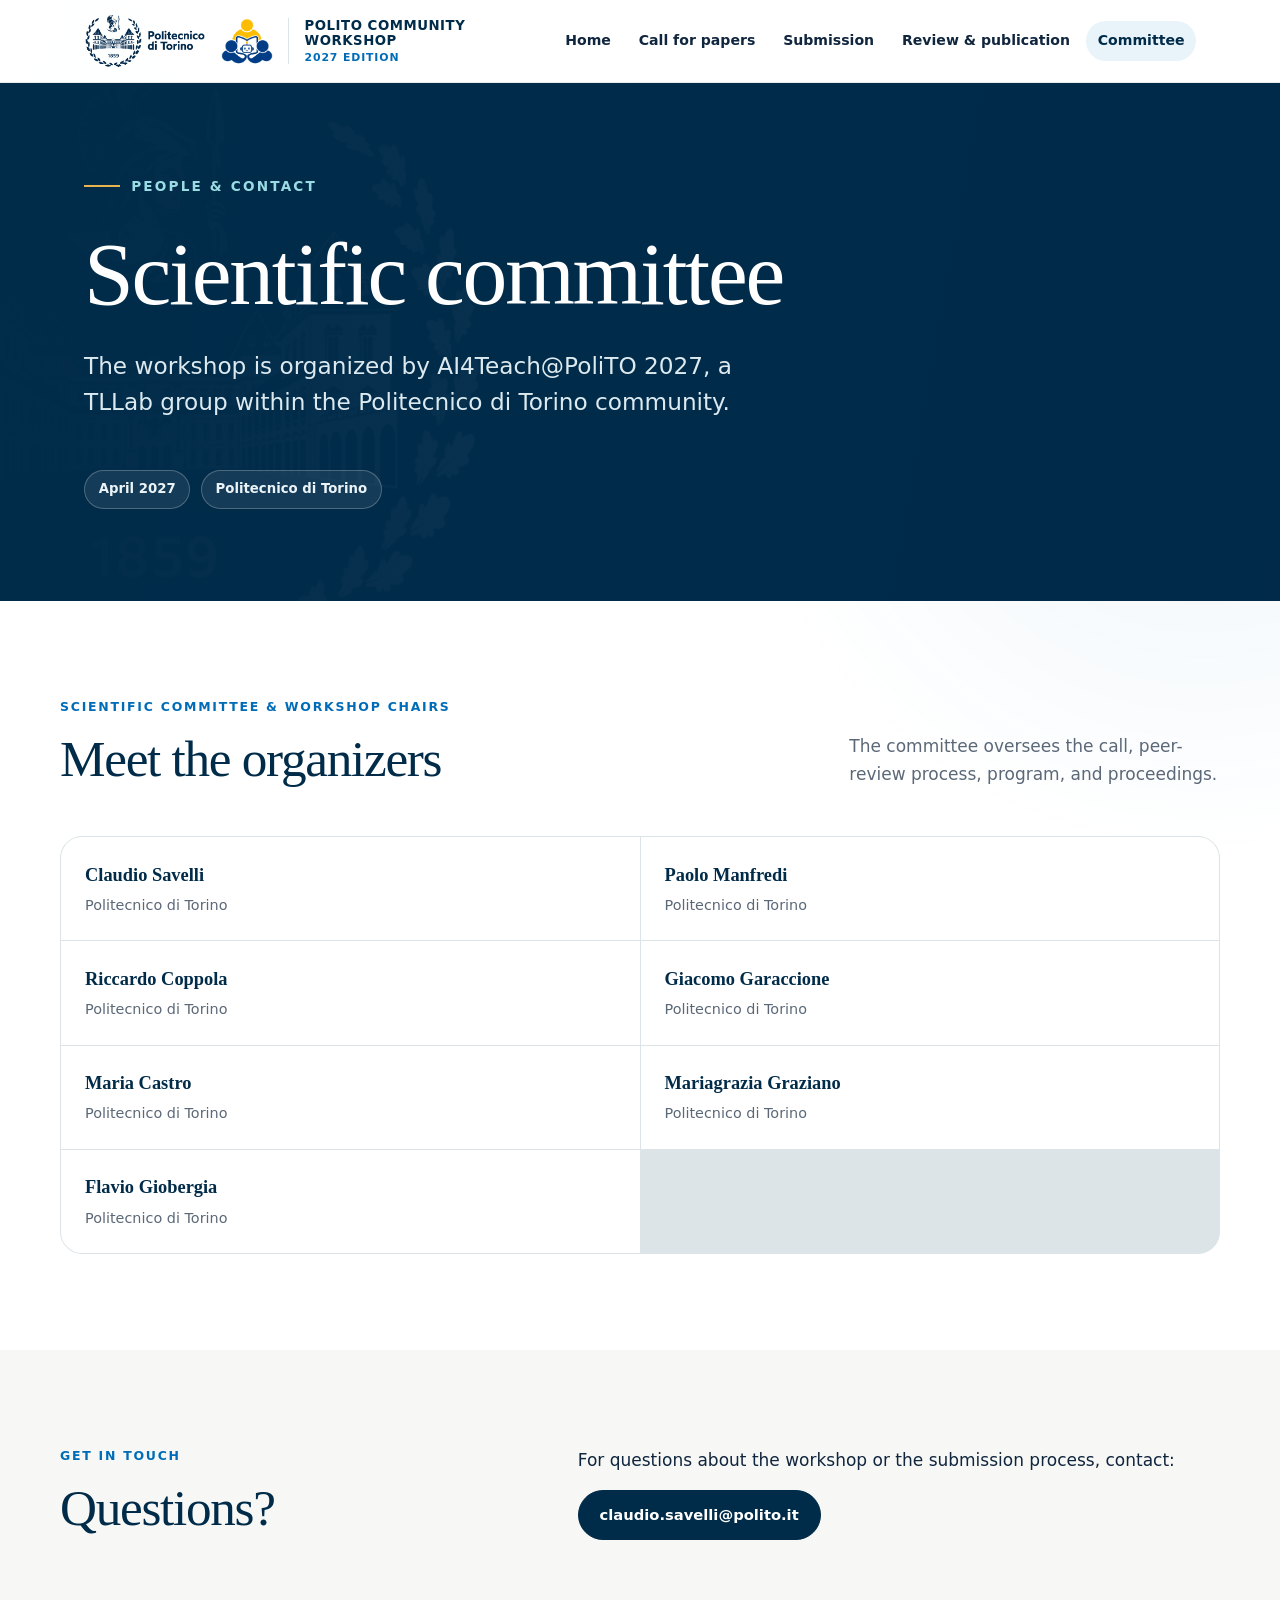
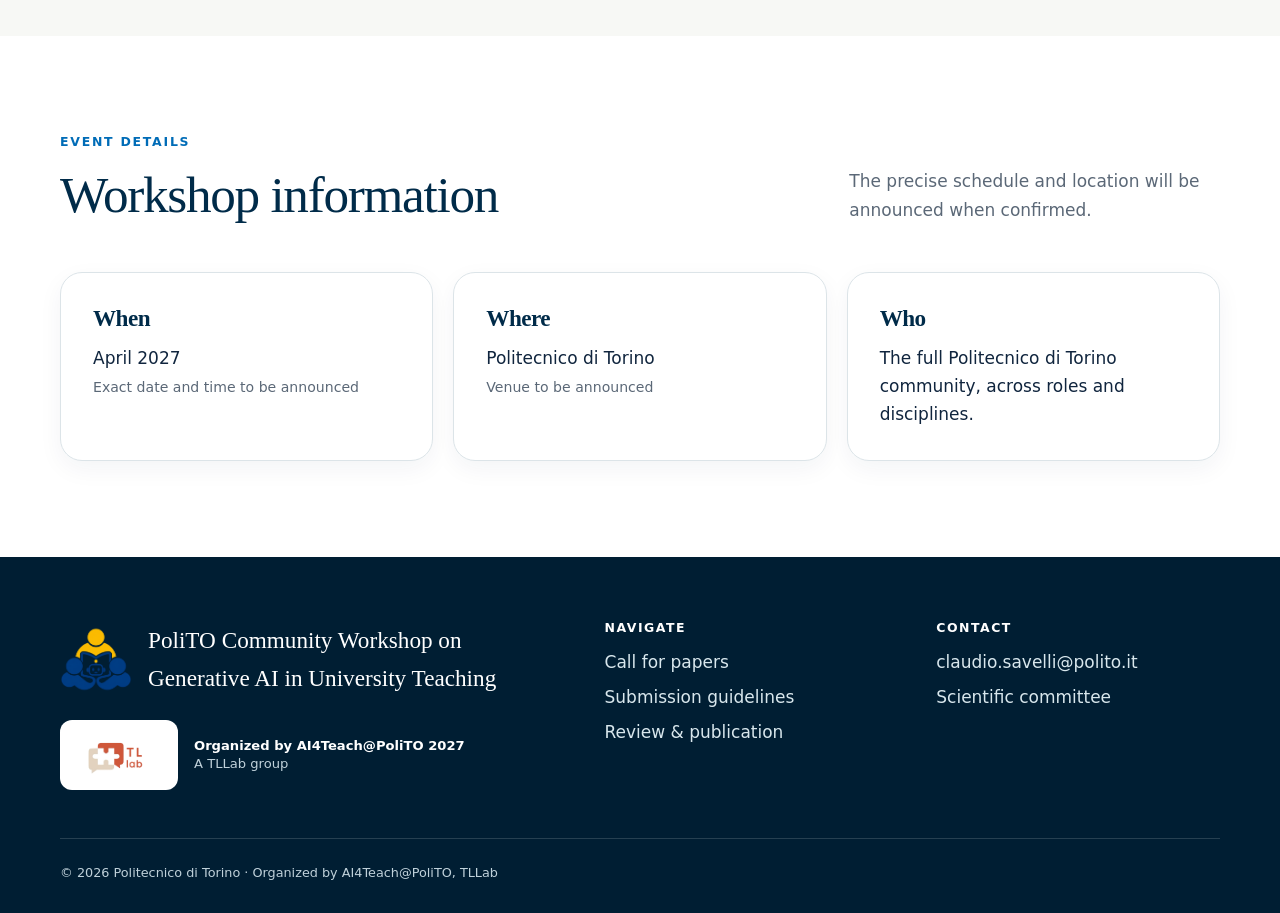
==== about.html @ 08158757 "first version" ====
<!doctype html>
<html lang="en">
<head>
  <meta charset="utf-8"><meta name="viewport" content="width=device-width, initial-scale=1">
  <meta name="description" content="Scientific committee and contact information for the PoliTO Community Workshop on Generative AI in University Teaching.">
  <title>Committee · PoliTO Community Workshop 2027</title>
  <link rel="icon" href="img/polito-logo.png" type="image/png"><link rel="stylesheet" href="css/custom.css">
</head>
<body>
  <a class="skip-link" href="#main">Skip to content</a>
  <header class="site-header"><div class="nav-shell">
    <a class="brand" href="index.html"><img src="img/polito-logo-text.png" alt="Politecnico di Torino"><img class="workshop-logo" src="img/workshop-logo.png" alt="PoliTO Community Workshop logo"><span class="brand-copy">PoliTO Community Workshop<small>2027 edition</small></span></a>
    <button class="nav-toggle" type="button" aria-label="Open navigation" aria-expanded="false" aria-controls="site-navigation"><span></span></button>
    <nav class="nav-links" id="site-navigation" aria-label="Main navigation"><a href="index.html">Home</a><a href="workshop.html">Call for papers</a><a href="submit.html">Submission</a><a href="authors.html">Review &amp; publication</a><a href="about.html" aria-current="page">Committee</a></nav>
  </div></header>

  <main id="main">
    <section class="hero compact"><div class="hero-inner">
      <span class="eyebrow">People &amp; contact</span><h1>Scientific committee</h1>
      <p class="lead">The workshop is organized by AI4Teach@PoliTO 2027, a TLLab group within the Politecnico di Torino community.</p>
      <div class="meta-row"><span class="meta-pill">April 2027</span><span class="meta-pill">Politecnico di Torino</span></div>
    </div></section>

    <section class="section">
      <div class="container">
        <div class="section-heading"><div><span class="kicker">Scientific committee &amp; workshop chairs</span><h2>Meet the organizers</h2></div><p>The committee oversees the call, peer-review process, program, and proceedings.</p></div>
        <div class="people">
          <div class="person"><strong>Claudio Savelli</strong><span>Politecnico di Torino</span></div>
          <div class="person"><strong>Paolo Manfredi</strong><span>Politecnico di Torino</span></div>
          <div class="person"><strong>Riccardo Coppola</strong><span>Politecnico di Torino</span></div>
          <div class="person"><strong>Giacomo Garaccione</strong><span>Politecnico di Torino</span></div>
          <div class="person"><strong>Maria Castro</strong><span>Politecnico di Torino</span></div>
          <div class="person"><strong>Mariagrazia Graziano</strong><span>Politecnico di Torino</span></div>
          <div class="person"><strong>Flavio Giobergia</strong><span>Politecnico di Torino</span></div>
        </div>
      </div>
    </section>

    <section class="section tint" id="contact">
      <div class="container split">
        <div><span class="kicker">Get in touch</span><h2>Questions?</h2></div>
        <div class="prose"><p>For questions about the workshop or the submission process, contact:</p><p><a class="button" href="mailto:claudio.savelli@polito.it">claudio.savelli@polito.it</a></p></div>
      </div>
    </section>

    <section class="section">
      <div class="container">
        <div class="section-heading"><div><span class="kicker">Event details</span><h2>Workshop information</h2></div><p>The precise schedule and location will be announced when confirmed.</p></div>
        <div class="grid three">
          <article class="card"><h3>When</h3><p>April 2027<br><span class="note">Exact date and time to be announced</span></p></article>
          <article class="card"><h3>Where</h3><p>Politecnico di Torino<br><span class="note">Venue to be announced</span></p></article>
          <article class="card"><h3>Who</h3><p>The full Politecnico di Torino community, across roles and disciplines.</p></article>
        </div>
      </div>
    </section>
  </main>

  <footer class="site-footer"><div class="footer-grid">
    <div><div class="footer-workshop"><img src="img/workshop-logo.png" alt=""><p class="footer-brand">PoliTO Community Workshop on Generative AI in University Teaching</p></div><div class="organizer-mark"><img src="img/tllab-logo.png" alt="TLLab"><p><strong>Organized by AI4Teach@PoliTO 2027</strong><br>A TLLab group</p></div></div>
    <div><h3>Navigate</h3><div class="footer-links"><a href="workshop.html">Call for papers</a><a href="submit.html">Submission guidelines</a><a href="authors.html">Review &amp; publication</a></div></div>
    <div><h3>Contact</h3><div class="footer-links"><a href="mailto:claudio.savelli@polito.it">claudio.savelli@polito.it</a><a href="about.html">Scientific committee</a></div></div>
  </div><div class="footer-bottom">© <span data-year>2026</span> Politecnico di Torino · Organized by AI4Teach@PoliTO, TLLab</div></footer>
  <script src="js/site.js"></script>
</body>
</html>
---- css/custom.css ----
:root {
  --ink: #10253e;
  --muted: #5b6877;
  --navy: #002b49;
  --navy-soft: #073e65;
  --blue: #006cb7;
  --cyan: #1aa6b7;
  --sky: #e8f4fa;
  --paper: #f7f8f5;
  --white: #ffffff;
  --line: #dce4e8;
  --accent: #e8b44d;
  --shadow: 0 18px 50px rgba(0, 43, 73, 0.12);
  --radius: 22px;
  --max: 1160px;
}

* { box-sizing: border-box; }
html { scroll-behavior: smooth; }
body {
  margin: 0;
  color: var(--ink);
  background: var(--white);
  font-family: Inter, ui-sans-serif, system-ui, -apple-system, BlinkMacSystemFont, "Segoe UI", sans-serif;
  font-size: 17px;
  line-height: 1.65;
}
body::before {
  content: "";
  position: fixed;
  inset: 0;
  z-index: -2;
  background: radial-gradient(circle at 8% 8%, rgba(26, 166, 183, 0.08), transparent 28rem), radial-gradient(circle at 94% 42%, rgba(0, 108, 183, 0.07), transparent 30rem);
  pointer-events: none;
}
img { max-width: 100%; }
a { color: var(--blue); }
a:hover { color: var(--navy); }
h1, h2, h3 {
  margin: 0;
  color: var(--navy);
  font-family: Georgia, "Times New Roman", serif;
  line-height: 1.13;
  letter-spacing: -0.025em;
}
h1 { max-width: 920px; font-size: clamp(3rem, 7vw, 6.7rem); font-weight: 500; }
h2 { font-size: clamp(2rem, 4vw, 3.4rem); font-weight: 500; }
h3 { font-size: 1.45rem; font-weight: 600; }
p { margin: 0 0 1rem; }
ul, ol { margin: 0; }
.skip-link {
  position: fixed; top: 0; left: 1rem; z-index: 100; padding: 0.7rem 1rem;
  color: var(--white); background: var(--navy); transform: translateY(-120%);
}
.skip-link:focus { transform: translateY(0); }
.site-header {
  position: sticky; top: 0; z-index: 50; border-bottom: 1px solid rgba(0, 43, 73, 0.09);
  background: rgba(255, 255, 255, 0.94); backdrop-filter: blur(18px);
}
.nav-shell {
  display: flex; min-height: 82px; max-width: var(--max); margin: 0 auto; padding: 0 24px;
  align-items: center; justify-content: space-between; gap: 2rem;
}
.brand { display: flex; color: var(--navy); text-decoration: none; align-items: center; gap: 0.95rem; }
.brand img { width: 122px; height: auto; }
.brand img.workshop-logo { width: 52px; height: 52px; object-fit: contain; }
.brand-copy {
  padding-left: 0.95rem; border-left: 1px solid var(--line); font-size: 0.83rem;
  font-weight: 800; line-height: 1.15; letter-spacing: 0.04em; text-transform: uppercase;
}
.brand-copy small {
  display: block;
  margin-top: 0.2rem;
  color: var(--blue);
  font-size: 0.68rem;
  letter-spacing: 0.08em;
}
.nav-links { display: flex; align-items: center; gap: 0.3rem; }
.nav-links a {
  padding: 0.55rem 0.72rem; border-radius: 999px; color: var(--ink); font-size: 0.88rem;
  font-weight: 700; text-decoration: none; white-space: nowrap;
}
.nav-links a:hover, .nav-links a[aria-current="page"] { color: var(--navy); background: var(--sky); }
.nav-toggle {
  display: none; width: 44px; height: 44px; padding: 10px; border: 0; border-radius: 50%;
  color: var(--navy); background: var(--sky); cursor: pointer;
}
.nav-toggle span, .nav-toggle::before, .nav-toggle::after {
  display: block; width: 22px; height: 2px; margin: 5px auto; background: currentColor; content: "";
}
.notice {
  padding: 0.55rem 24px; color: var(--white); background: var(--navy); font-size: 0.82rem;
  font-weight: 750; letter-spacing: 0.035em; text-align: center;
}
.notice a { color: var(--white); }
.hero { position: relative; min-height: 680px; overflow: hidden; color: var(--white); background: var(--navy); isolation: isolate; }
.hero::before {
  position: absolute; inset: 0; z-index: -2;
  background: linear-gradient(100deg, rgba(0, 43, 73, 0.99) 7%, rgba(0, 43, 73, 0.91) 55%, rgba(0, 43, 73, 0.48)); content: "";
}
.hero::after {
  position: absolute; inset: 0; z-index: -3;
  width: 100%; height: 100%;
  background: url("../img/polito-banner.png") center / cover no-repeat;
  content: ""; opacity: 0.72;
}
.hero.compact { min-height: 500px; }
.hero-inner {
  display: flex; min-height: inherit; max-width: var(--max); margin: 0 auto; padding: 92px 24px;
  flex-direction: column; justify-content: center; align-items: flex-start;
}
.eyebrow {
  display: inline-flex; margin-bottom: 1.6rem; color: #9adce4; font-size: 0.85rem; font-weight: 850;
  letter-spacing: 0.16em; text-transform: uppercase; align-items: center; gap: 0.7rem;
}
.eyebrow::before { width: 36px; height: 2px; background: var(--accent); content: ""; }
.hero h1, .hero h2 { color: var(--white); }
.hero h1.workshop-title { max-width: 1000px; font-size: clamp(2.7rem, 5.4vw, 5.4rem); }
.hero h1.workshop-title em { color: #a9e0e6; font-style: normal; }
.hero .lead { max-width: 700px; margin-top: 1.5rem; color: #dceaf0; font-size: clamp(1.15rem, 2vw, 1.45rem); line-height: 1.55; }
.hero-actions { display: flex; margin-top: 2rem; flex-wrap: wrap; gap: 0.8rem; }
.button {
  display: inline-flex; min-height: 50px; padding: 0.75rem 1.3rem; border: 1px solid var(--navy);
  border-radius: 999px; color: var(--white); background: var(--navy); font-size: 0.92rem;
  font-weight: 800; text-decoration: none; align-items: center; justify-content: center; gap: 0.55rem;
}
.button:hover { color: var(--white); background: var(--navy-soft); }
.button.primary { border-color: var(--accent); color: var(--navy); background: var(--accent); }
.button.primary:hover { border-color: #f2c66c; color: var(--navy); background: #f2c66c; }
.button.ghost { border-color: rgba(255, 255, 255, 0.5); background: transparent; }
.button.disabled, .button[aria-disabled="true"] { border-color: var(--line); color: var(--muted); background: #edf1f3; cursor: not-allowed; }
.meta-row { display: flex; margin-top: 2.1rem; flex-wrap: wrap; gap: 0.65rem; }
.meta-pill {
  padding: 0.48rem 0.86rem; border: 1px solid rgba(255, 255, 255, 0.24); border-radius: 999px;
  color: #eaf3f6; background: rgba(255, 255, 255, 0.08); font-size: 0.83rem; font-weight: 700;
}
.organizer-strip { border-bottom: 1px solid var(--line); background: var(--white); }
.organizer-inner {
  display: flex; min-height: 118px; max-width: var(--max); margin: 0 auto; padding: 22px 24px;
  align-items: center; justify-content: space-between; gap: 2rem;
}
.organizer-copy { display: flex; align-items: baseline; flex-wrap: wrap; gap: 0.45rem 0.7rem; }
.organizer-copy span { color: var(--muted); font-size: 0.82rem; font-weight: 800; letter-spacing: 0.09em; text-transform: uppercase; }
.organizer-copy strong { color: var(--navy); font-family: Georgia, serif; font-size: 1.4rem; }
.organizer-inner > img { width: 145px; height: auto; }
.section { padding: 96px 24px; }
.section.tint { background: var(--paper); }
.section.dark { color: #dceaf0; background: var(--navy); }
.section.dark h2, .section.dark h3 { color: var(--white); }
.container { max-width: var(--max); margin: 0 auto; }
.section-heading {
  display: grid; margin-bottom: 3rem; grid-template-columns: minmax(0, 1.4fr) minmax(260px, 0.7fr);
  align-items: end; gap: 3rem;
}
.section-heading p { margin: 0; color: var(--muted); }
.section.dark .section-heading p { color: #bed0d9; }
.kicker { display: block; margin-bottom: 0.8rem; color: var(--blue); font-size: 0.78rem; font-weight: 850; letter-spacing: 0.14em; text-transform: uppercase; }
.grid { display: grid; gap: 1.25rem; }
.grid.two { grid-template-columns: repeat(2, minmax(0, 1fr)); }
.grid.three { grid-template-columns: repeat(3, minmax(0, 1fr)); }
.card {
  padding: 2rem; border: 1px solid var(--line); border-radius: var(--radius); background: var(--white);
  box-shadow: 0 8px 24px rgba(0, 43, 73, 0.05);
}
.card h3 { margin-bottom: 0.8rem; }
.card p:last-child, .prose p:last-child { margin-bottom: 0; }
.card-number {
  display: flex; width: 48px; height: 48px; margin-bottom: 1.4rem; border-radius: 50%; color: var(--white);
  background: var(--blue); font-family: Georgia, serif; font-size: 1.2rem; align-items: center; justify-content: center;
}
.text-link { display: inline-flex; margin-top: 0.65rem; font-weight: 800; text-decoration: none; align-items: center; gap: 0.35rem; }
.text-link::after { content: "→"; }
.dates { display: grid; border-top: 1px solid var(--line); }
.date-row {
  display: grid; padding: 1.15rem 0; border-bottom: 1px solid var(--line); grid-template-columns: 190px 1fr auto;
  align-items: center; gap: 1.3rem;
}
.date-row time, .date-row .date { color: var(--blue); font-weight: 850; }
.date-row strong { color: var(--navy); }
.date-row span:last-child { color: var(--muted); font-size: 0.86rem; }
.note { margin-top: 1.2rem; color: var(--muted); font-size: 0.88rem; }
.split { display: grid; grid-template-columns: minmax(0, 0.8fr) minmax(0, 1.2fr); gap: clamp(2.5rem, 7vw, 7rem); align-items: start; }
.split .sticky { position: sticky; top: 120px; }
.prose { max-width: 780px; }
.prose h2 { margin-bottom: 1.4rem; }
.prose h3 { margin: 2.3rem 0 0.7rem; }
.prose ul, .prose ol, .check-list { display: grid; padding-left: 1.25rem; gap: 0.62rem; }
.topic-list { display: grid; padding: 0; list-style: none; grid-template-columns: repeat(2, minmax(0, 1fr)); gap: 0; }
.topic-list li { position: relative; padding: 1rem 1rem 1rem 1.7rem; border-bottom: 1px solid var(--line); }
.topic-list li::before { position: absolute; top: 1.58rem; left: 0.3rem; width: 7px; height: 7px; border-radius: 50%; background: var(--cyan); content: ""; }
.callout {
  padding: clamp(1.6rem, 4vw, 3rem); border-left: 5px solid var(--accent); border-radius: 0 var(--radius) var(--radius) 0;
  color: var(--ink); background: var(--sky); font-family: Georgia, serif; font-size: clamp(1.2rem, 2.2vw, 1.65rem); line-height: 1.5;
}
.process { display: grid; counter-reset: process; gap: 1.3rem; }
.process-step {
  position: relative; padding: 2rem 2rem 2rem 5.3rem; border: 1px solid var(--line); border-radius: var(--radius);
  background: var(--white); counter-increment: process;
}
.process-step::before {
  position: absolute; top: 1.8rem; left: 1.8rem; display: flex; width: 42px; height: 42px; border-radius: 50%;
  color: var(--white); background: var(--blue); font-weight: 850; content: counter(process); align-items: center; justify-content: center;
}
.process-step h3 { margin-bottom: 0.3rem; }
.tag { display: inline-block; margin-bottom: 0.8rem; padding: 0.28rem 0.65rem; border-radius: 999px; color: var(--navy); background: var(--sky); font-size: 0.75rem; font-weight: 850; letter-spacing: 0.06em; text-transform: uppercase; }
.people { display: grid; grid-template-columns: repeat(2, minmax(0, 1fr)); gap: 1px; overflow: hidden; border: 1px solid var(--line); border-radius: var(--radius); background: var(--line); }
.person { padding: 1.4rem 1.5rem; background: var(--white); }
.person strong { display: block; color: var(--navy); font-family: Georgia, serif; font-size: 1.15rem; }
.person span { color: var(--muted); font-size: 0.9rem; }
.cta {
  display: grid; padding: clamp(2rem, 5vw, 4rem); border-radius: 30px; color: var(--white); background: var(--navy);
  grid-template-columns: 1fr auto; align-items: center; gap: 2rem; box-shadow: var(--shadow);
}
.cta h2 { color: var(--white); font-size: clamp(1.8rem, 3.5vw, 3rem); }
.cta p { margin: 0.7rem 0 0; color: #c9dbe3; }
.site-footer { padding: 64px 24px 30px; color: #bfd1da; background: #001e33; }
.footer-grid { display: grid; max-width: var(--max); margin: 0 auto; grid-template-columns: 1.4fr 0.8fr 0.8fr; gap: 3rem; }
.footer-brand { color: var(--white); font-family: Georgia, serif; font-size: 1.45rem; }
.footer-workshop { display: flex; align-items: center; gap: 1rem; }
.footer-workshop img { width: 72px; height: 72px; object-fit: contain; flex: 0 0 auto; }
.footer-workshop .footer-brand { margin: 0; }
.organizer-mark { display: flex; margin-top: 1.4rem; align-items: center; gap: 1rem; }
.organizer-mark img {
  width: 118px;
  padding: 0.4rem 0.7rem;
  border-radius: 12px;
  background: var(--white);
}
.organizer-mark p { margin: 0; font-size: 0.82rem; line-height: 1.4; }
.organizer-mark strong { color: var(--white); }
.site-footer h3 { margin-bottom: 0.8rem; color: var(--white); font-family: inherit; font-size: 0.78rem; letter-spacing: 0.12em; text-transform: uppercase; }
.site-footer a { color: #d8e7ed; text-decoration: none; }
.site-footer a:hover { color: var(--white); text-decoration: underline; }
.footer-links { display: grid; gap: 0.45rem; }
.footer-bottom { max-width: var(--max); margin: 3rem auto 0; padding-top: 1.4rem; border-top: 1px solid rgba(255, 255, 255, 0.15); font-size: 0.8rem; }
@media (max-width: 940px) {
  .nav-toggle { display: block; }
  .nav-links { position: absolute; top: 100%; right: 0; left: 0; display: none; padding: 0.8rem 24px 1.2rem; border-bottom: 1px solid var(--line); background: var(--white); flex-direction: column; align-items: stretch; box-shadow: 0 14px 20px rgba(0, 43, 73, 0.08); }
  .nav-links.open { display: flex; }
  .nav-links a { border-radius: 10px; }
  .section-heading, .split, .footer-grid { grid-template-columns: 1fr; }
  .split .sticky { position: static; }
  .section-heading { gap: 1.2rem; }
  .grid.three { grid-template-columns: 1fr; }
  .date-row { grid-template-columns: 165px 1fr; }
  .date-row span:last-child { grid-column: 2; }
}
@media (max-width: 680px) {
  body { font-size: 16px; }
  .brand { gap: 0.55rem; }
  .brand img { width: 82px; }
  .brand img.workshop-logo { width: 38px; height: 38px; }
  .brand-copy { padding-left: 0.65rem; font-size: 0.62rem; }
  .brand-copy small { font-size: 0.58rem; }
  .nav-shell { min-height: 72px; padding: 0 16px; }
  .hero, .hero.compact { min-height: 590px; }
  .hero-inner { padding: 72px 20px; }
  .hero::after { opacity: 0.34; }
  .section { padding: 70px 20px; }
  .grid.two, .topic-list, .people { grid-template-columns: 1fr; }
  .date-row { padding: 1.1rem 0; grid-template-columns: 1fr; gap: 0.2rem; }
  .date-row span:last-child { grid-column: auto; }
  .process-step { padding: 4.8rem 1.4rem 1.6rem; }
  .process-step::before { top: 1.35rem; left: 1.35rem; }
  .cta { grid-template-columns: 1fr; }
  .organizer-inner { align-items: flex-start; flex-direction: column; gap: 0.8rem; }
  .organizer-inner > img { width: 125px; }
  .footer-workshop img { width: 60px; height: 60px; }
}
@media (prefers-reduced-motion: reduce) { html { scroll-behavior: auto; } }
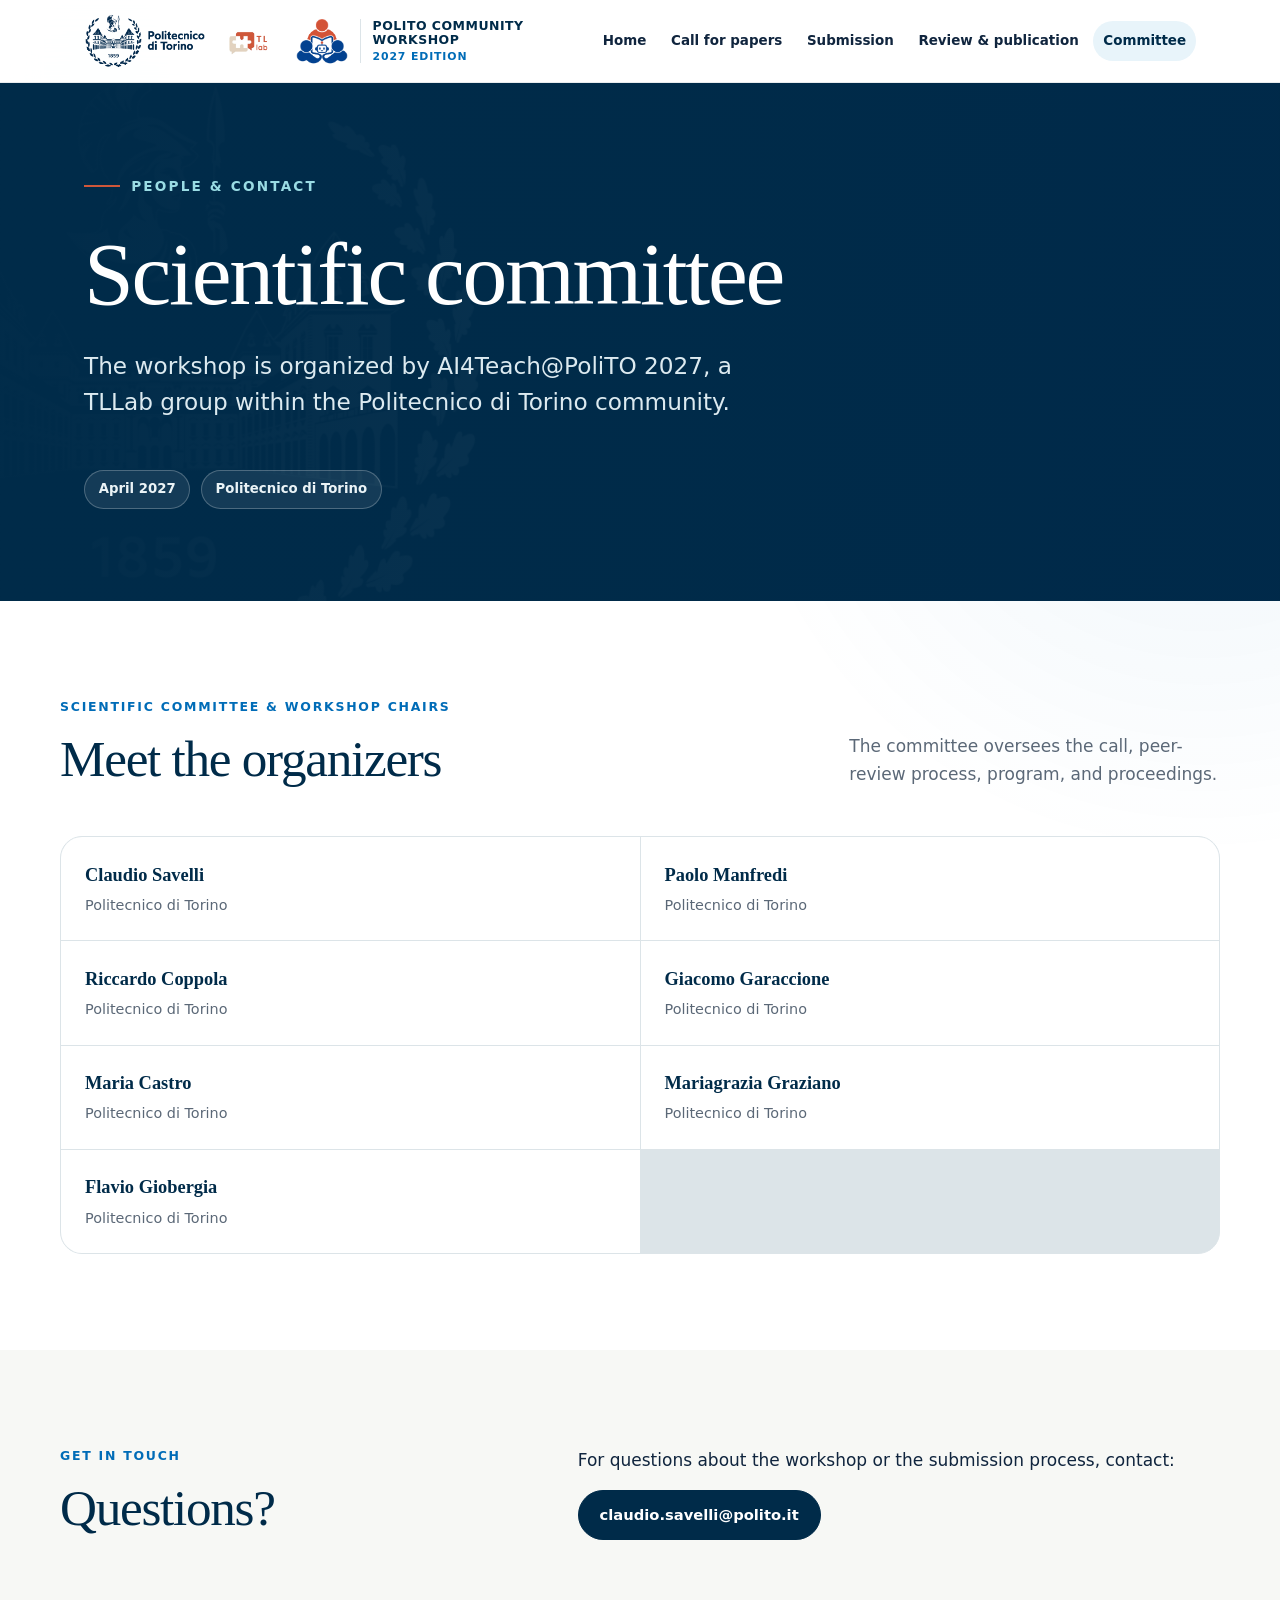
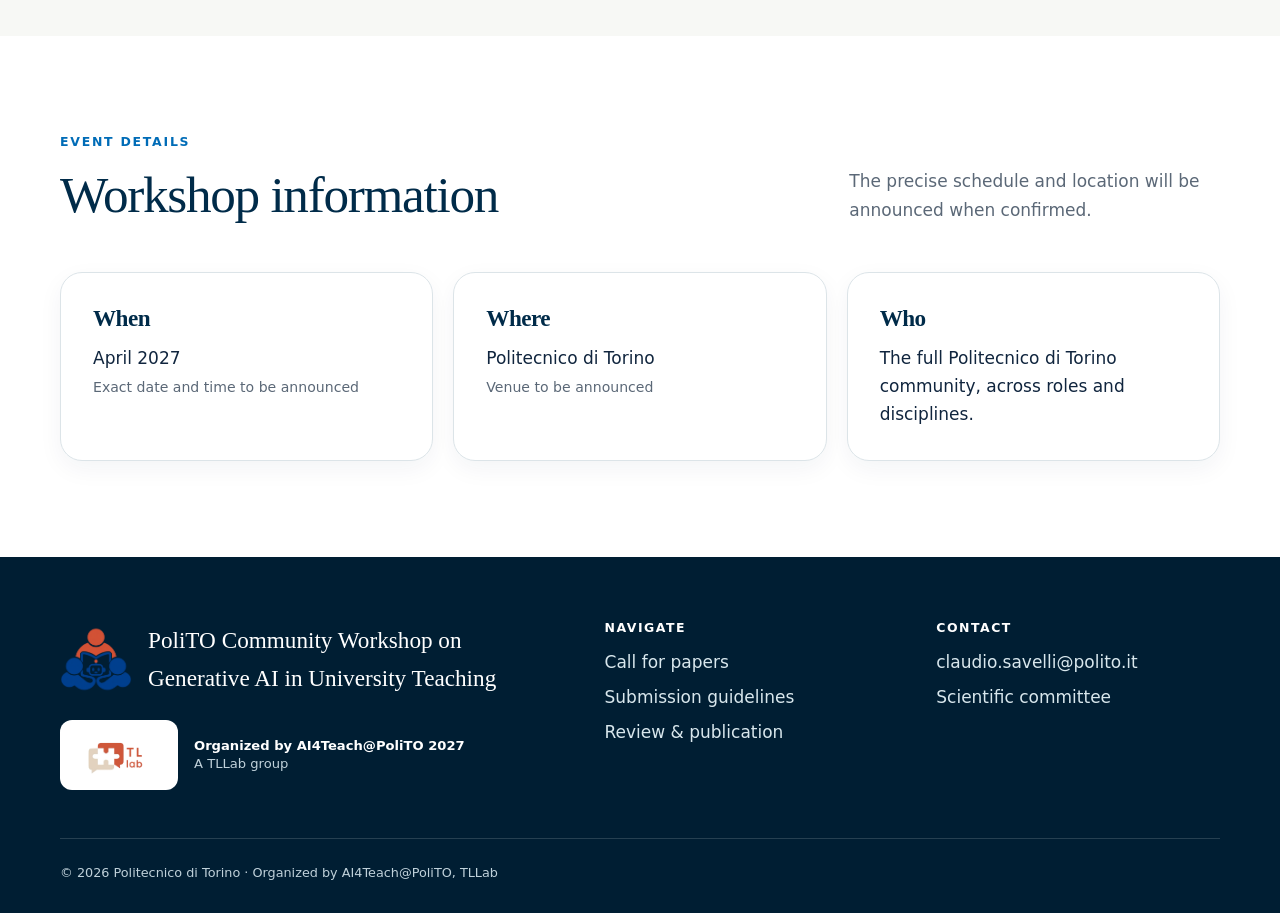
==== commit 3a469022: "updated with tllab colors" ====
--- a/about.html
+++ b/about.html
@@ -9,7 +9,7 @@
 <body>
   <a class="skip-link" href="#main">Skip to content</a>
   <header class="site-header"><div class="nav-shell">
-    <a class="brand" href="index.html"><img src="img/polito-logo-text.png" alt="Politecnico di Torino"><img class="workshop-logo" src="img/workshop-logo.png" alt="PoliTO Community Workshop logo"><span class="brand-copy">PoliTO Community Workshop<small>2027 edition</small></span></a>
+    <a class="brand" href="index.html"><img src="img/polito-logo-text.png" alt="Politecnico di Torino"><img class="tllab-header-logo" src="img/tllab-logo.png" alt="TLLab"><img class="workshop-logo" src="img/workshop-logo.png" alt="PoliTO Community Workshop logo"><span class="brand-copy">PoliTO Community Workshop<small>2027 edition</small></span></a>
     <button class="nav-toggle" type="button" aria-label="Open navigation" aria-expanded="false" aria-controls="site-navigation"><span></span></button>
     <nav class="nav-links" id="site-navigation" aria-label="Main navigation"><a href="index.html">Home</a><a href="workshop.html">Call for papers</a><a href="submit.html">Submission</a><a href="authors.html">Review &amp; publication</a><a href="about.html" aria-current="page">Committee</a></nav>
   </div></header>
--- a/css/custom.css
+++ b/css/custom.css
@@ -9,7 +9,8 @@
   --paper: #f7f8f5;
   --white: #ffffff;
   --line: #dce4e8;
-  --accent: #e8b44d;
+  --accent: #cf573a;
+  --accent-strong: #a83f2b;
   --shadow: 0 18px 50px rgba(0, 43, 73, 0.12);
   --radius: 22px;
   --max: 1160px;
@@ -61,11 +62,12 @@
   display: flex; min-height: 82px; max-width: var(--max); margin: 0 auto; padding: 0 24px;
   align-items: center; justify-content: space-between; gap: 2rem;
 }
-.brand { display: flex; color: var(--navy); text-decoration: none; align-items: center; gap: 0.95rem; }
+.brand { display: flex; color: var(--navy); text-decoration: none; align-items: center; gap: 0.7rem; }
 .brand img { width: 122px; height: auto; }
 .brand img.workshop-logo { width: 52px; height: 52px; object-fit: contain; }
+.brand img.tllab-header-logo { width: 68px; height: auto; object-fit: contain; }
 .brand-copy {
-  padding-left: 0.95rem; border-left: 1px solid var(--line); font-size: 0.83rem;
+  padding-left: 0.75rem; border-left: 1px solid var(--line); font-size: 0.78rem;
   font-weight: 800; line-height: 1.15; letter-spacing: 0.04em; text-transform: uppercase;
 }
 .brand-copy small {
@@ -77,7 +79,7 @@
 }
 .nav-links { display: flex; align-items: center; gap: 0.3rem; }
 .nav-links a {
-  padding: 0.55rem 0.72rem; border-radius: 999px; color: var(--ink); font-size: 0.88rem;
+  padding: 0.55rem 0.62rem; border-radius: 999px; color: var(--ink); font-size: 0.84rem;
   font-weight: 700; text-decoration: none; white-space: nowrap;
 }
 .nav-links a:hover, .nav-links a[aria-current="page"] { color: var(--navy); background: var(--sky); }
@@ -125,8 +127,8 @@
   font-weight: 800; text-decoration: none; align-items: center; justify-content: center; gap: 0.55rem;
 }
 .button:hover { color: var(--white); background: var(--navy-soft); }
-.button.primary { border-color: var(--accent); color: var(--navy); background: var(--accent); }
-.button.primary:hover { border-color: #f2c66c; color: var(--navy); background: #f2c66c; }
+.button.primary { border-color: var(--accent-strong); color: var(--white); background: var(--accent-strong); }
+.button.primary:hover { border-color: #8d3223; color: var(--white); background: #8d3223; }
 .button.ghost { border-color: rgba(255, 255, 255, 0.5); background: transparent; }
 .button.disabled, .button[aria-disabled="true"] { border-color: var(--line); color: var(--muted); background: #edf1f3; cursor: not-allowed; }
 .meta-row { display: flex; margin-top: 2.1rem; flex-wrap: wrap; gap: 0.65rem; }
@@ -166,7 +168,7 @@
 .card p:last-child, .prose p:last-child { margin-bottom: 0; }
 .card-number {
   display: flex; width: 48px; height: 48px; margin-bottom: 1.4rem; border-radius: 50%; color: var(--white);
-  background: var(--blue); font-family: Georgia, serif; font-size: 1.2rem; align-items: center; justify-content: center;
+  background: var(--accent-strong); font-family: Georgia, serif; font-size: 1.2rem; align-items: center; justify-content: center;
 }
 .text-link { display: inline-flex; margin-top: 0.65rem; font-weight: 800; text-decoration: none; align-items: center; gap: 0.35rem; }
 .text-link::after { content: "→"; }
@@ -187,7 +189,7 @@
 .prose ul, .prose ol, .check-list { display: grid; padding-left: 1.25rem; gap: 0.62rem; }
 .topic-list { display: grid; padding: 0; list-style: none; grid-template-columns: repeat(2, minmax(0, 1fr)); gap: 0; }
 .topic-list li { position: relative; padding: 1rem 1rem 1rem 1.7rem; border-bottom: 1px solid var(--line); }
-.topic-list li::before { position: absolute; top: 1.58rem; left: 0.3rem; width: 7px; height: 7px; border-radius: 50%; background: var(--cyan); content: ""; }
+.topic-list li::before { position: absolute; top: 1.58rem; left: 0.3rem; width: 7px; height: 7px; border-radius: 50%; background: var(--accent); content: ""; }
 .callout {
   padding: clamp(1.6rem, 4vw, 3rem); border-left: 5px solid var(--accent); border-radius: 0 var(--radius) var(--radius) 0;
   color: var(--ink); background: var(--sky); font-family: Georgia, serif; font-size: clamp(1.2rem, 2.2vw, 1.65rem); line-height: 1.5;
@@ -199,7 +201,7 @@
 }
 .process-step::before {
   position: absolute; top: 1.8rem; left: 1.8rem; display: flex; width: 42px; height: 42px; border-radius: 50%;
-  color: var(--white); background: var(--blue); font-weight: 850; content: counter(process); align-items: center; justify-content: center;
+  color: var(--white); background: var(--accent-strong); font-weight: 850; content: counter(process); align-items: center; justify-content: center;
 }
 .process-step h3 { margin-bottom: 0.3rem; }
 .tag { display: inline-block; margin-bottom: 0.8rem; padding: 0.28rem 0.65rem; border-radius: 999px; color: var(--navy); background: var(--sky); font-size: 0.75rem; font-weight: 850; letter-spacing: 0.06em; text-transform: uppercase; }
@@ -233,7 +235,7 @@
 .site-footer a:hover { color: var(--white); text-decoration: underline; }
 .footer-links { display: grid; gap: 0.45rem; }
 .footer-bottom { max-width: var(--max); margin: 3rem auto 0; padding-top: 1.4rem; border-top: 1px solid rgba(255, 255, 255, 0.15); font-size: 0.8rem; }
-@media (max-width: 940px) {
+@media (max-width: 1100px) {
   .nav-toggle { display: block; }
   .nav-links { position: absolute; top: 100%; right: 0; left: 0; display: none; padding: 0.8rem 24px 1.2rem; border-bottom: 1px solid var(--line); background: var(--white); flex-direction: column; align-items: stretch; box-shadow: 0 14px 20px rgba(0, 43, 73, 0.08); }
   .nav-links.open { display: flex; }
@@ -250,6 +252,7 @@
   .brand { gap: 0.55rem; }
   .brand img { width: 82px; }
   .brand img.workshop-logo { width: 38px; height: 38px; }
+  .brand img.tllab-header-logo { width: 50px; }
   .brand-copy { padding-left: 0.65rem; font-size: 0.62rem; }
   .brand-copy small { font-size: 0.58rem; }
   .nav-shell { min-height: 72px; padding: 0 16px; }
